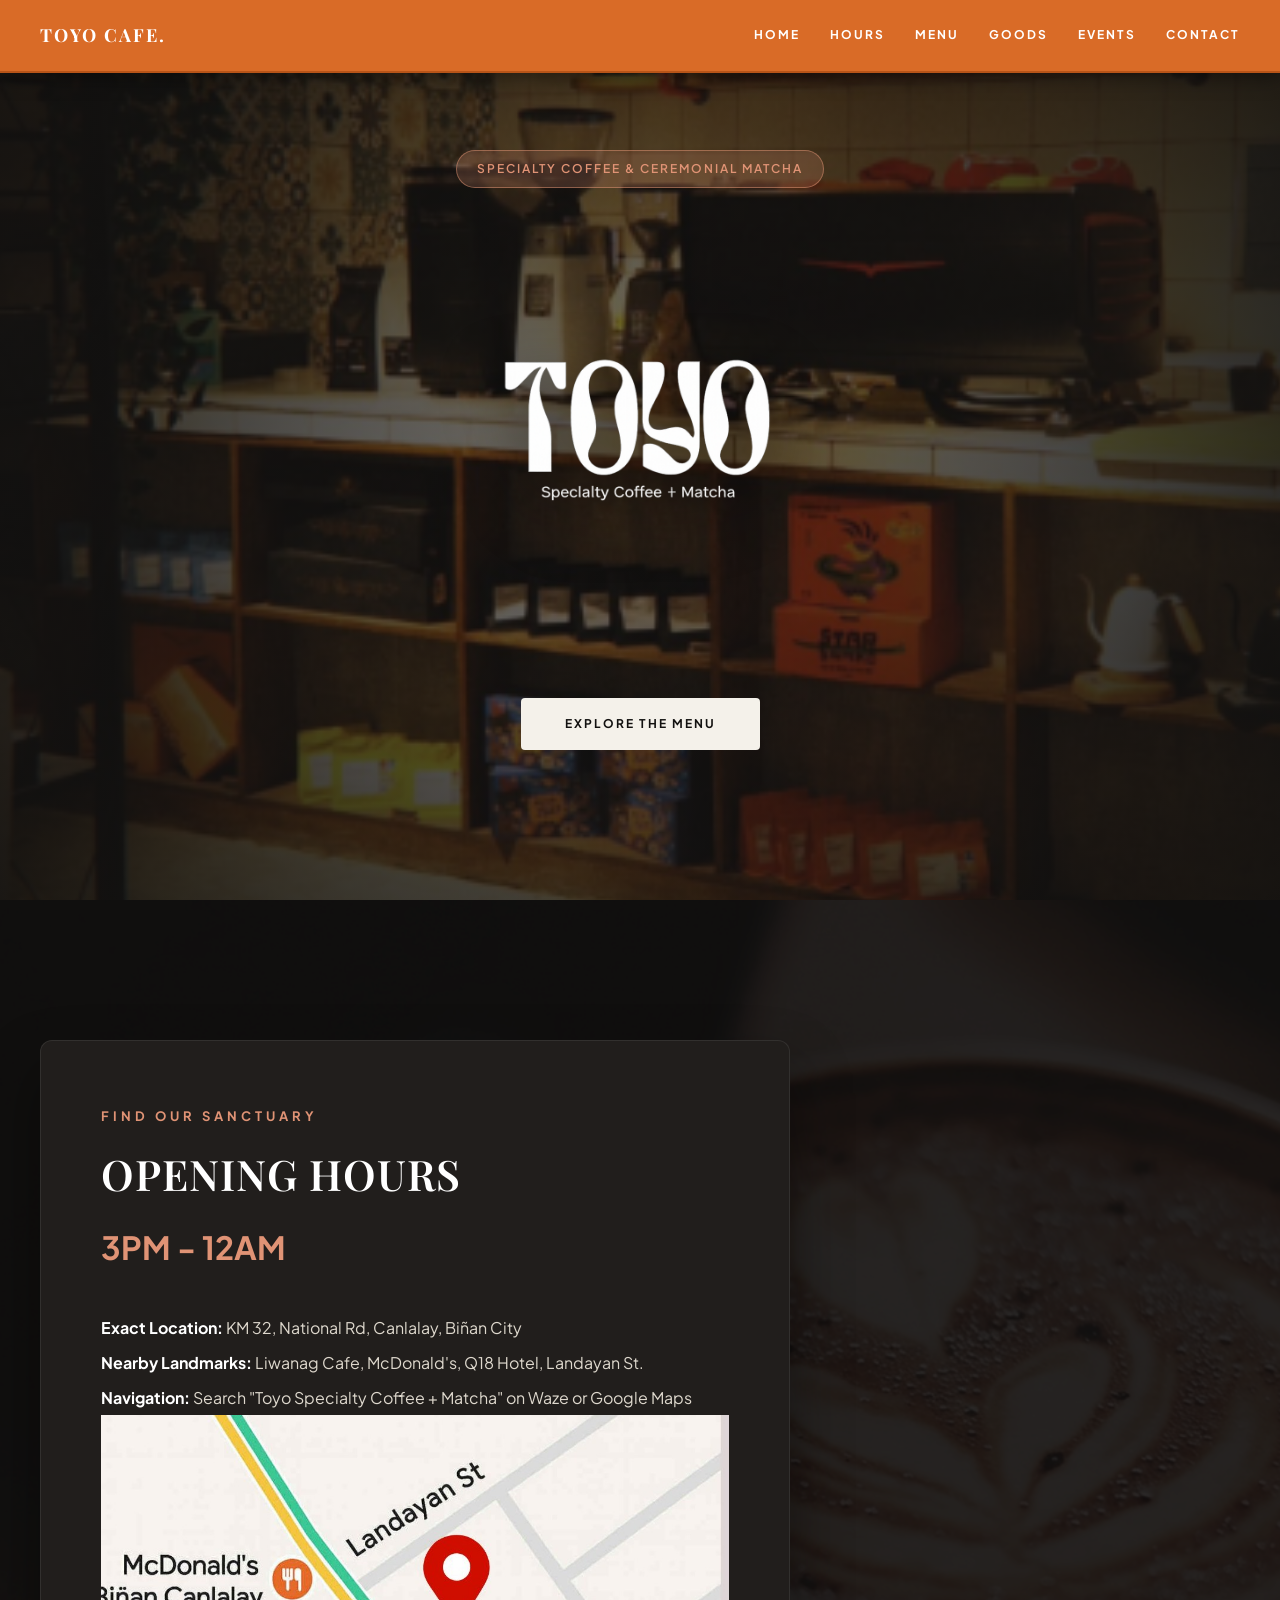
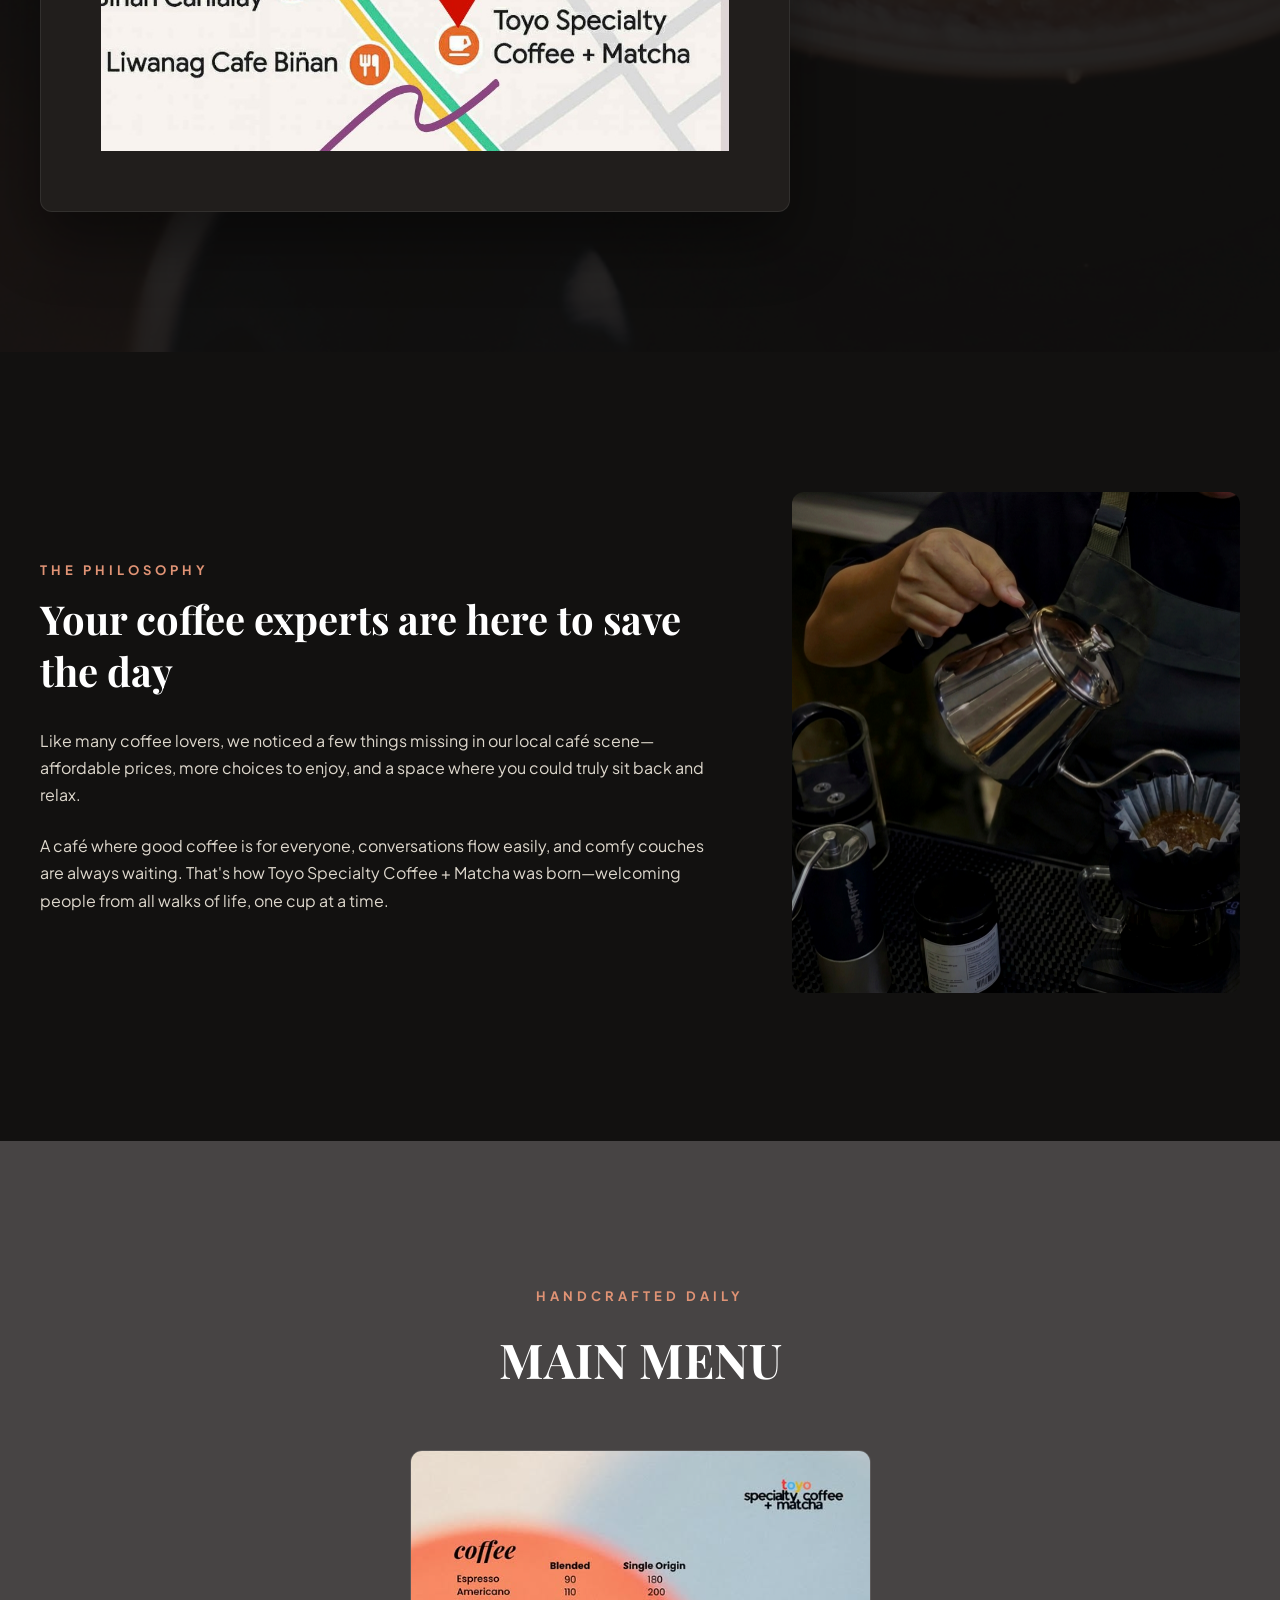
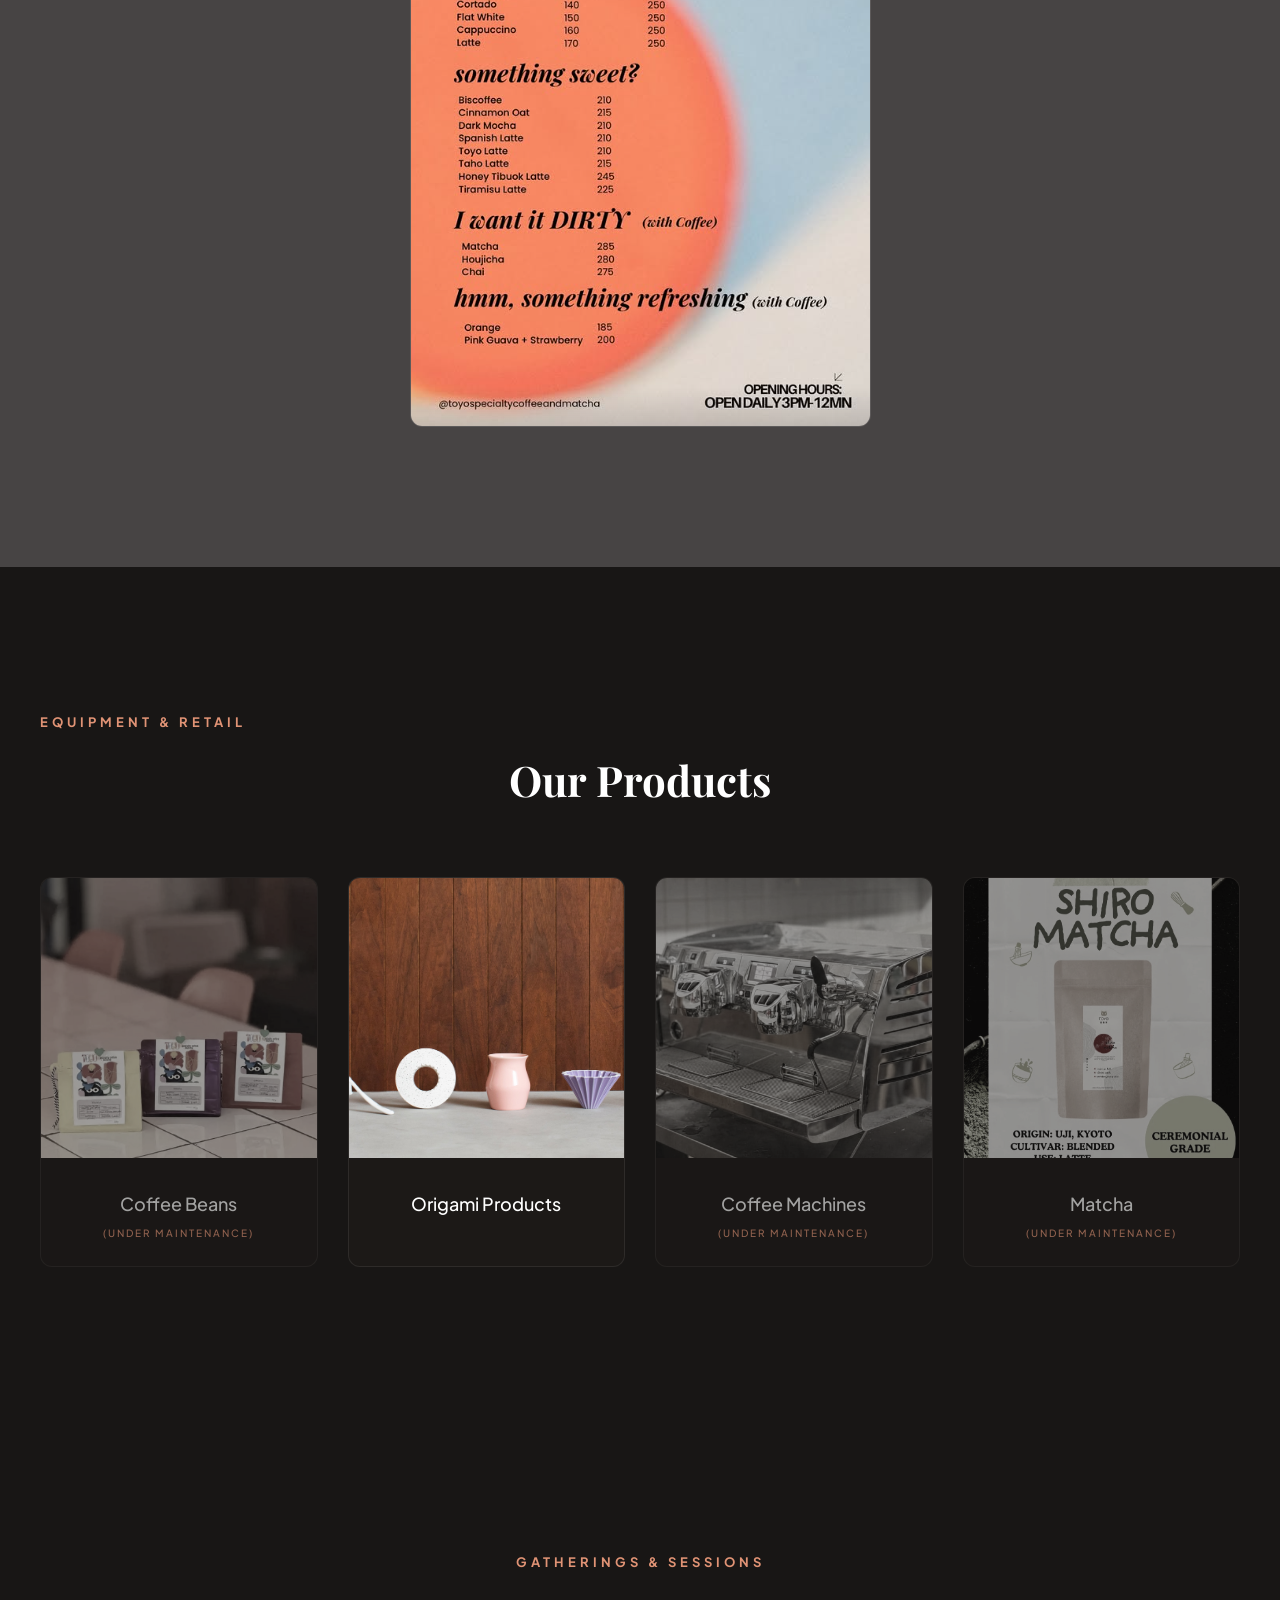
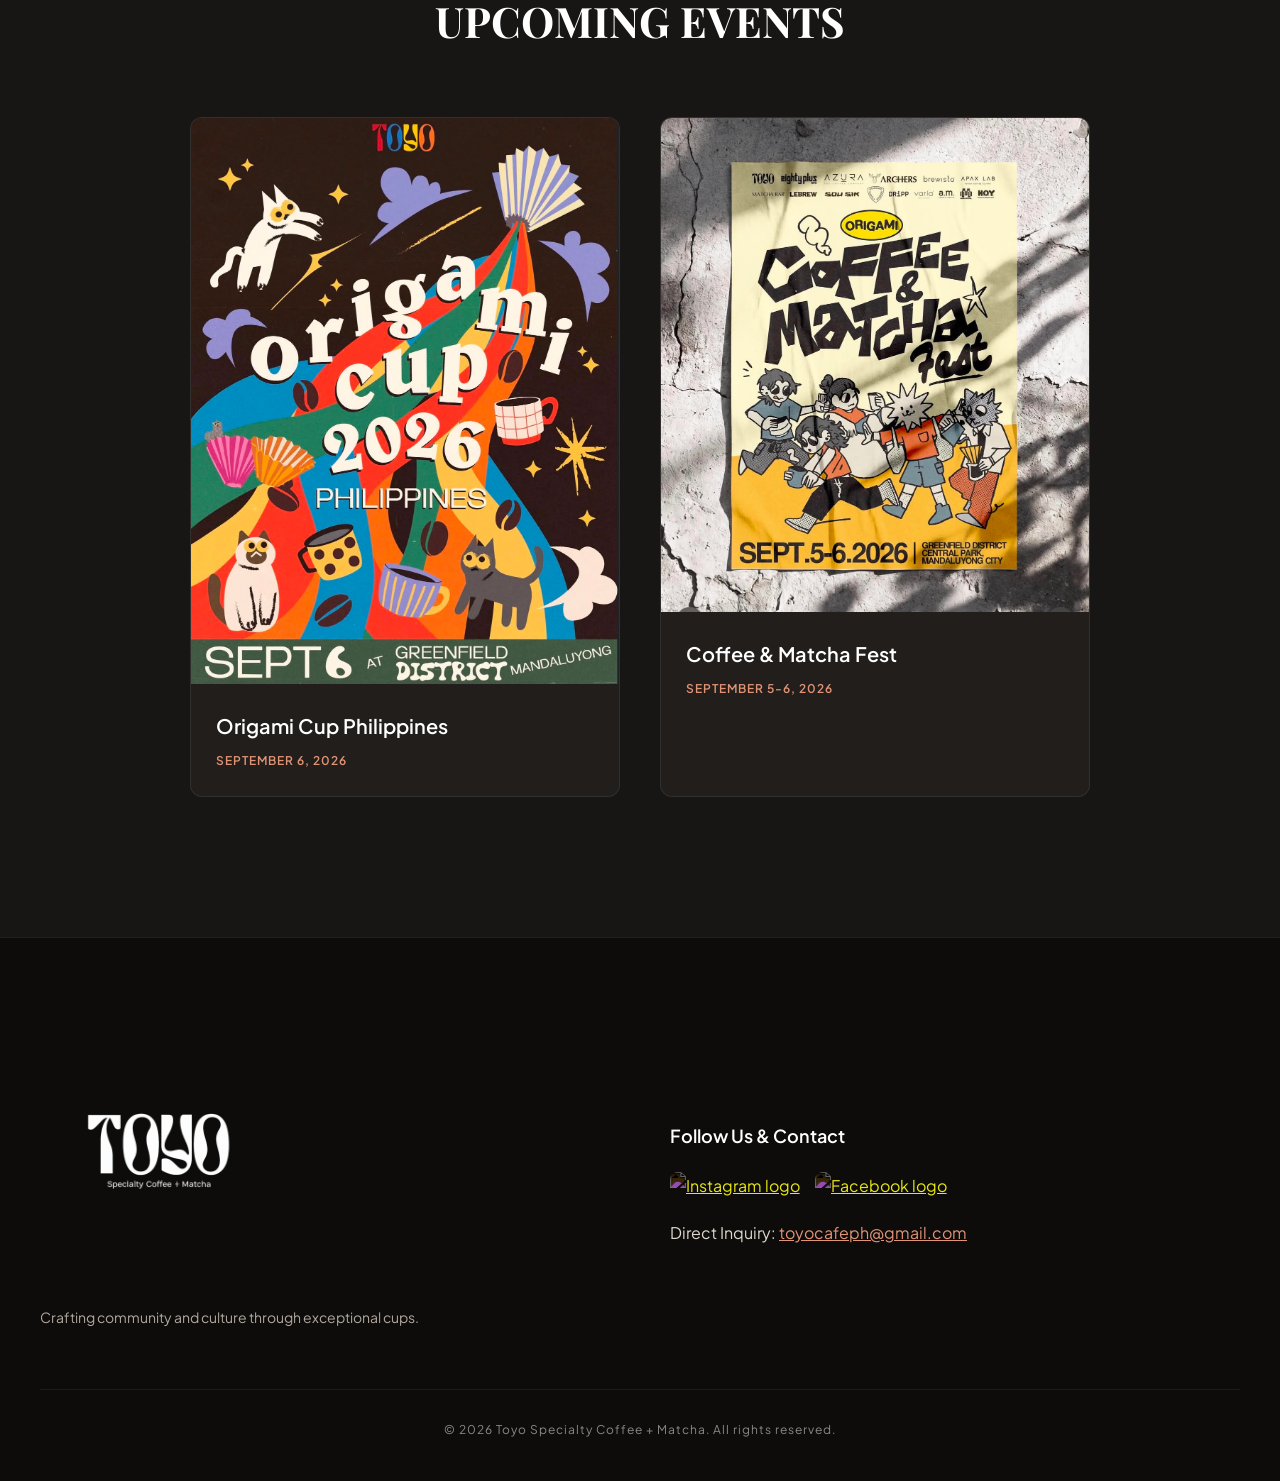
==== index.html @ b2e957c1 "design change" ====
<!DOCTYPE html>
<html lang="en">
<head>
    <meta charset="UTF-8">
    <meta name="viewport" content="width=device-width, initial-scale=1.0">
    <title>Toyo Specialty Coffee + Matcha</title>
    <link rel="icon" href="images/icon_image.jpg" type="image/jpg">
    <link rel="stylesheet" href="styles.css">
    <link rel="preconnect" href="https://fonts.googleapis.com">
    <link rel="preconnect" href="https://fonts.gstatic.com" crossorigin>
    <link href="https://fonts.googleapis.com/css2?family=Plus+Jakarta+Sans:wght@300;400;500;600;700;800&family=Playfair+Display:ital,wght@0,600;1,400&display=swap" rel="stylesheet">
</head>
<body class="editorial-theme">

<!-- Custom Loading Screen with True Black Background -->
    <div id="site-loader">
        <img src="/images/cat-logo.png" alt="Cat Loading Logo" class="spinning-loader-logo">
    </div>

    <!-- Floating Minimalist Navigation -->
    <nav class="navbar">
        <div class="nav-container">
            <div class="nav-brand-tag">TOYO CAFE.</div>
            <div class="nav-links">
                <a href="#home"> HOME</a>
                <a href="#opening-hours">HOURS</a>
                <a href="#menu">MENU</a>
                <a href="#products">GOODS</a>
                <a href="#events">EVENTS</a>
                <a href="#contact">CONTACT</a>
            </div>
        </div>
    </nav>

    <!-- Cinematic Immersive Hero -->
    <section id="home" class="hero">
        <div class="hero-slide" style="background-image:url('images/hero-bg1.png')"></div>
        <div class="hero-slide" style="background-image:url('images/hero-bg2.jpg')"></div>
        <div class="hero-slide" style="background-image:url('images/hero-bg3.jpg')"></div>
        <div class="hero-slide" style="background-image:url('images/hero-bg4.jpg')"></div>
        <div class="hero-slide" style="background-image:url('images/hero-bg5.jpg')"></div>
        <div class="hero-overlay"></div>
        <div class="hero-content">
            <div class="hero-badge-capsule">Specialty Coffee & Ceremonial Matcha</div>
            <img src="images/toyo-logo.png" alt="Toyo Logo" class="hero-logo">
            <div class="hero-action-group">
                <a href="#menu" class="cta-button">Explore The Menu</a>
            </div>
        </div>
    </section>

<!-- Opening Hours Section -->
    <section id="opening-hours" class="opening-hours" style="background-image: url('images/latte-art.png');">
        <div class="container" style="display: flex; justify-content: flex-start;">
            <div class="hours-text">
                <span class="sub-heading">Find Our Sanctuary</span>
                <h2>OPENING HOURS</h2>
                <p class="hours-time">3PM - 12AM</p>
                <div class="location-info">
                    <p><strong>Exact Location:</strong> KM 32, National Rd, Canlalay, Biñan City</p>
                    <p><strong>Nearby Landmarks:</strong> Liwanag Cafe, McDonald's, Q18 Hotel, Landayan St.</p>
                    <p><strong>Navigation:</strong> Search "Toyo Specialty Coffee + Matcha" on Waze or Google Maps</p>
                    <img src="/images/map-placeholder.jpg" alt="Google Maps Location" style="width: 100%; height: auto; display: block;">
                </div>
            </div>
        </div>
    </section>

    <!-- Editorial Split About Section -->
    <section id="about" class="about">
        <div class="container">
            <div class="about-content">
                <div class="about-text">
                    <span class="sub-heading">The Philosophy</span>
                    <h2>Your coffee experts are here to save the day</h2>
                    <p>Like many coffee lovers, we noticed a few things missing in our local café scene—affordable prices, more choices to enjoy, and a space where you could truly sit back and relax.</p>
                    <p>A café where good coffee is for everyone, conversations flow easily, and comfy couches are always waiting. That's how Toyo Specialty Coffee + Matcha was born—welcoming people from all walks of life, one cup at a time.</p>
                </div>
                <div class="about-image">
                    <img src="images/barista.png" alt="Barista at work">
                </div>
            </div>
        </div>
    </section>

    <!-- Gallery-Style Menu Section -->
    <section id="menu" class="menu">
        <div class="container">
            <span class="sub-heading">Handcrafted Daily</span>
            <h2>MAIN MENU</h2>
            <div class="products-grid">
                <a href="https://www.instagram.com/stories/highlights/17887405728464986" target="_blank" rel="noopener noreferrer" class="menu-spotlight-card">
                    <img src="images/MENU IMAGE.PNG" alt="View the Toyo menu on Instagram">
                </a>
            </div>
        </div>
    </section>

    <!-- Curated Grid Products Section -->
    <section id="products" class="products">
        <div class="container">
            <span class="sub-heading">Equipment & Retail</span>
            <h2>Our Products</h2>
            <div class="products-grid">
               <div class="product-card maintenance">
                    <span class="disabled-link"><img src="images/coffee-beans.jpg" alt="Coffee Beans"></span>
                    <h3>Coffee Beans <span class="badge">(Under Maintenance)</span></h3>
                </div>
                <div class="product-card">
                    <a href="/pages/option-equipment.html"><img src="images/origami.banner.png" alt="Brewing equipment"></a>
                    <h3>Origami Products</h3>
                </div>
                <div class="product-card maintenance">
                    <span class="disabled-link"><img src="images/coffee-machines.png" alt="Coffee machines"></span>
                    <h3>Coffee Machines <span class="badge">(Under Maintenance)</span></h3>
                </div>
                <div class="product-card maintenance">
                    <span class="disabled-link"><img src="images/matcha.jpg" alt="Matcha products"></span>
                    <h3>Matcha <span class="badge">(Under Maintenance)</span></h3>
                </div>
            </div>
        </div>
    </section>

    <!-- Magazine-Layout Events Section -->
    <section id="events" class="events">
        <div class="container">
            <span class="sub-heading">Gatherings & Sessions</span>
            <h2>UPCOMING EVENTS</h2>
            <div class="events-grid">
                <div class="event-card">
                    <a href="https://www.instagram.com/toyospecialtycoffeeandmatcha/p/DZuL_RNtHjS/" target="_blank" rel="noopener noreferrer">
                        <img src="images/origamiCup.jpeg" alt="Origami Cup Event Poster" class="event-poster-img">
                    </a>
                    <div class="event-card-body">
                        <h3>Origami Cup Philippines</h3>
                        <p class="event-date">SEPTEMBER 6, 2026</p>
                    </div>
                </div>
                
                <div class="event-card">
                    <a href="https://www.instagram.com/toyospecialtycoffeeandmatcha/p/DaqFYH_nV1C/" target="_blank" rel="noopener noreferrer">
                        <img src="images/Coffeematcha.jpeg" alt="Coffee & Matcha Fest Event Poster" class="event-poster-img">
                    </a>
                    <div class="event-card-body">
                        <h3>Coffee & Matcha Fest</h3>
                        <p class="event-date">SEPTEMBER 5-6, 2026</p>
                    </div>
                </div>
            </div>
        </div>
    </section>

    <!-- Atmospheric Dark Footer -->
    <footer id="contact" class="footer">
        <div class="container">
            <div class="footer-content">
                <div class="footer-logo">
                    <img src="images/toyo-logo.png" alt="Toyo Logo">
                    <p>Crafting community and culture through exceptional cups.</p>
                </div>
                <div class="footer-social">
                    <h3>Follow Us & Contact</h3>
                    <div class="social-icons">
                        <a href="https://www.instagram.com/toyospecialtycoffeeandmatcha/" target="_blank" rel="noopener noreferrer" aria-label="Instagram">
                            <img src="https://www.transparentpng.com/thumb/logo-instagram/YfpFOL-logo-instagram-free-transparent.png" alt="Instagram logo">
                        </a>
                        <a href="https://www.facebook.com/profile.php?id=61574739190985" target="_blank" rel="noopener noreferrer" aria-label="Facebook">
                            <img src="https://www.transparentpng.com/thumb/facebook/facebook-logo-pictures-2.png" alt="Facebook logo">
                        </a>
                    </div>
                    <div class="contact-email">
                        <p>Direct Inquiry: <a href="mailto:toyocafeph@gmail.com">toyocafeph@gmail.com</a></p>
                    </div>
                </div>
            </div>
            <div class="footer-bottom">
                <p>&copy; 2026 Toyo Specialty Coffee + Matcha. All rights reserved.</p>
            </div>
        </div>
    </footer>

    <script src="script.js"></script>
</body>
</html>
---- styles.css ----
/* --- EDITORIAL & BOUTIQUE DESIGN THEME --- */
@import url('https://fonts.googleapis.com/css2?family=Plus+Jakarta+Sans:wght@300;400;500;600;700;800&family=Playfair+Display:ital,wght@0,600;1,400&display=swap');

* {
    margin: 0;
    padding: 0;
    box-sizing: border-box;
}

body.editorial-theme {
    font-family: 'Plus Jakarta Sans', sans-serif;
    line-height: 1.7;
    background-color: #121110;
    color: #f4f1ea;
    overflow-x: hidden;
}

html {
    scroll-behavior: smooth;
}

section {
    scroll-margin-top: 70px;
}

.container {
    max-width: 1280px;
    margin: 0 auto;
    padding: 0 40px;
}

.sub-heading {
    display: inline-block;
    font-size: 13px;
    text-transform: uppercase;
    letter-spacing: 4px;
    color: #e09375;
    margin-bottom: 12px;
    font-weight: 700;
}




/* --- LOADING SCREEN ANIMATION --- */
#site-loader {
    position: fixed;
    inset: 0;
    background-color: #000000; /* Pure black to match the logo background */
    z-index: 9999;
    display: flex;
    justify-content: center;
    align-items: center;
    transition: opacity 0.3s ease, visibility 0.3s ease;
}

#site-loader.fade-out {
    opacity: 0;
    visibility: hidden;
}



.spinning-loader-logo {
    width: 220px;
    height: auto;
    animation: logoSpinPulse 6s cubic-bezier(0.4, 0, 0.2, 1) infinite; /* Slowed down to 6 seconds */
}

@keyframes logoSpinPulse {
    0% {
        transform: rotate(0deg) scale(0.95);
        opacity: 0.8;
    }
    50% {
        transform: rotate(720deg) scale(1.05); /* Two smooth rotations halfway */
        opacity: 1;
    }
    100% {
        transform: rotate(1440deg) scale(0.95); /* Four full rotations total over 6 seconds */
        opacity: 0.8;
    }
}








/* --- SOLID PUMPKIN NAVIGATION BAR --- */
.navbar {
    position: fixed;
    top: 0;
    left: 0;
    right: 0;
    z-index: 1000;
    padding: 20px 0;
    background-color: #D96B27; /* Solid Pumpkin Color */
    border-bottom: 2px solid #b85418;
    box-shadow: 0 4px 20px rgba(0, 0, 0, 0.4);
}

.nav-container {
    max-width: 1400px;
    margin: 0 auto;
    padding: 0 40px;
    display: flex;
    justify-content: space-between;
    align-items: center;
}

.nav-brand-tag {
    font-family: 'Playfair Display', serif;
    font-weight: 700;
    font-size: 18px;
    letter-spacing: 2px;
    color: #ffffff;
}

.nav-links {
    display: flex;
    gap: 30px;
    flex-wrap: wrap;
}

.nav-links a {
    text-decoration: none;
    color: #ffffff;
    font-weight: 700;
    font-size: 12px;
    letter-spacing: 2px;
    transition: color 0.3s ease;
}

.nav-links a:hover {
    color: #121110; 
}

/* --- CINEMATIC HERO --- */
.hero {
    position: relative;
    height: 100vh;
    overflow: hidden;
}

.hero-slide {
    position: absolute;
    inset: 0;
    background-size: cover;
    background-position: center;
    opacity: 0;
    transition: opacity 1.5s ease-in-out, transform 8s ease;
    transform: scale(1);
    z-index: 0;
}

.hero-slide.active {
    opacity: 0.55; 
    transform: scale(1.06);
}

.hero-overlay {
    position: absolute;
    inset: 0;
    background: radial-gradient(circle, rgba(18,17,16,0.2) 0%, rgba(18,17,16,0.9) 100%);
    z-index: 1;
}

.hero-content {
    position: relative;
    z-index: 2;
    display: flex;
    flex-direction: column;
    justify-content: center;
    align-items: center;
    height: 100%;
    text-align: center;
    padding: 0 20px;
}

.hero-badge-capsule {
    background: rgba(224, 147, 117, 0.2);
    border: 1px solid rgba(224, 147, 117, 0.5);
    padding: 8px 20px;
    border-radius: 30px;
    font-size: 12px;
    letter-spacing: 2px;
    text-transform: uppercase;
    color: #e09375;
    margin-bottom: 30px;
    font-weight: 600;
}

.hero-logo {
    width: 450px;
    max-width: 90%;
    height: auto;
    margin-bottom: 30px;
    filter: drop-shadow(0 20px 30px rgba(0,0,0,0.6));
}

.cta-button {
    display: inline-block;
    padding: 16px 44px;
    background-color: #f4f1ea;
    color: #121110;
    text-decoration: none;
    border-radius: 4px;
    font-weight: 700;
    font-size: 12px;
    letter-spacing: 2px;
    text-transform: uppercase;
    transition: all 0.4s cubic-bezier(0.16, 1, 0.3, 1);
}

.cta-button:hover {
    background-color: #e09375;
    color: #fff;
    transform: translateY(-4px);
}

/* --- ABOUT SECTION --- */
.about {
    padding: 140px 0;
    background-color: #121110;
}

.about-content {
    display: grid;
    grid-template-columns: 1.2fr 0.8fr;
    gap: 80px;
    align-items: center;
}

.about-text h2 {
    font-family: 'Playfair Display', serif;
    font-size: 40px;
    margin-bottom: 30px;
    line-height: 1.3;
    color: #ffffff;
}

.about-text p {
    font-size: 16px;
    color: #ded8cd;
    margin-bottom: 24px;
}

.about-image img {
    width: 100%;
    border-radius: 12px;
    filter: contrast(105%);
}

/* --- MENU SECTION --- */
.menu {
    padding: 140px 0;
    background-color: #474444;
    text-align: center;
}

.menu h2 {
    font-family: 'Playfair Display', serif;
    font-size: 48px;
    margin-bottom: 50px;
    color: #ffffff;
}

.menu-spotlight-card {
    display: block;
    max-width: 850px;
    margin: 0 auto;
    border-radius: 12px;
    overflow: hidden;
    border: 1px solid rgba(255,255,255,0.12);
    transition: transform 0.4s ease;
}

.menu-spotlight-card:hover {
    transform: scale(1.02);
}

.menu-spotlight-card img {
    width: 100%;
    height: auto;
    display: block;
}

/* --- PRODUCTS SECTION --- */
.products {
    padding: 140px 0;
    background-color: #181615
}

.products h2 {
    text-align: center;
    font-family: 'Playfair Display', serif;
    font-size: 42px;
    margin-bottom: 60px;
    color: #ffffff;
}

.products-grid {
    display: grid;
    grid-template-columns: repeat(auto-fit, minmax(270px, 1fr));
    gap: 30px;
}

.product-card {
    background: #1c1917;
    border-radius: 12px;
    overflow: hidden;
    border: 1px solid rgba(255, 255, 255, 0.08);
    transition: all 0.4s ease;
}

.product-card:hover {
    transform: translateY(-8px);
    border-color: rgba(224, 147, 117, 0.5);
}

.product-card img {
    width: 100%;
    height: 280px;
    object-fit: cover;
}

.product-card h3 {
    padding: 24px;
    font-size: 18px;
    text-align: center;
    font-weight: 500;
    color: #ffffff;
}

.product-card .badge {
    display: block;
    font-size: 10px;
    letter-spacing: 2px;
    color: #e09375;
    margin-top: 6px;
    text-transform: uppercase;
}

/* --- EVENTS SECTION --- */
.events {
    padding: 140px 0;
    background-color: #181615;
    text-align: center;
}

.events h2 {
    font-family: 'Playfair Display', serif;
    font-size: 42px;
    margin-bottom: 60px;
    color: #ffffff;
}

.events-grid {
    display: grid;
    grid-template-columns: repeat(auto-fit, minmax(320px, 1fr));
    gap: 40px;
    max-width: 900px;
    margin: 0 auto;
}

.event-card {
    background: #211e1c;
    border-radius: 12px;
    overflow: hidden;
    border: 1px solid rgba(255,255,255,0.08);
    text-align: left;
    transition: transform 0.4s ease;
}

.event-card:hover {
    transform: translateY(-6px);
}

.event-poster-img {
    width: 100%;
    height: auto;
    display: block;
}

.event-card-body {
    padding: 25px;
}

.event-card h3 {
    font-size: 20px;
    margin-bottom: 8px;
    font-weight: 600;
    color: #ffffff;
}

.event-date {
    font-size: 12px;
    letter-spacing: 1px;
    color: #e09375;
    text-transform: uppercase;
    font-weight: 600;
}

/* --- OPENING HOURS SECTION (FULL BACKGROUND PHOTO) --- */
.opening-hours {
    padding: 140px 0;
    background-size: cover;
    background-position: center;
    position: relative;
}

/* Dark gradient overlay to ensure text readability over the sanctuary photo */
.opening-hours::before {
    content: '';
    position: absolute;
    inset: 0;
    background: rgba(18, 17, 16, 0.88);
    z-index: 1;
}

.opening-hours .container {
    position: relative;
    z-index: 2;
    display: flex;
    justify-content: center;
    align-items: center;
}

.hours-text {
    max-width: 750px;
    width: 100%;
    background: #211e1c;
    padding: 60px;
    border-radius: 12px;
    border: 1px solid rgba(255, 255, 255, 0.08);
    box-shadow: 0 30px 60px rgba(0, 0, 0, 0.4);
}

.hours-text h2 {
    font-family: 'Playfair Display', serif;
    font-size: 42px;
    margin-bottom: 10px;
    font-weight: 600;
    letter-spacing: 1px;
    color: #ffffff;
}

.hours-time {
    font-size: 32px;
    font-weight: 700;
    margin-bottom: 35px;
    color: #e09375;
}

.location-info {
    margin-bottom: 0;
    color: #ded8cd;
    line-height: 2.2;
}

.location-info strong {
    color: #ffffff;
}

/* Cleaned up unused elements */
.hours-image {
    display: none;
}

.map-placeholder { 
    display: none; 
}

/* --- FOOTER --- */
.footer {
    background-color: #0d0c0b;
    padding: 100px 0 40px;
    border-top: 1px solid rgba(255, 255, 255, 0.08);
}

.footer-content {
    display: grid;
    grid-template-columns: 1fr 1fr;
    gap: 60px;
    margin-bottom: 60px;
    align-items: center;
}

.footer-logo img {
    width: 240px;
    margin-bottom: 20px;
}

.footer-logo p {
    color: #b0a89e;
    font-size: 14px;
}

.footer-social h3 {
    font-size: 18px;
    margin-bottom: 20px;
    font-weight: 600;
    color: #ffffff;
}

.social-icons {
    display: flex;
    gap: 15px;
    margin-bottom: 20px;
}

.social-icons img {
    width: 40px;
    height: 40px;
    border-radius: 8px;
    filter: invert(1);
    opacity: 0.9;
    transition: opacity 0.3s ease;
}

.social-icons img:hover {
    opacity: 1;
}

.contact-email p {
    color: #ded8cd;
}

.contact-email a {
    color: #e09375;
    text-decoration: underline;
}

.footer-bottom {
    text-align: center;
    border-top: 1px solid rgba(255, 255, 255, 0.06);
    padding-top: 30px;
    font-size: 12px;
    color: #888;
    letter-spacing: 1px;
}


/* --- DISABLED / MAINTENANCE PRODUCT CARDS --- */
.product-card.maintenance {
    opacity: 0.6;
    cursor: not-allowed;
}

.product-card.maintenance img {
    filter: grayscale(80%);
}

.product-card .disabled-link {
    pointer-events: none;
    cursor: default;
    display: block;
}











/* Responsive Overrides */
@media (max-width: 968px) {
    .about-content, .footer-content, .opening-hours .container {
        grid-template-columns: 1fr;
    }
    .nav-links {
        gap: 15px;
        font-size: 10px;
    }
}
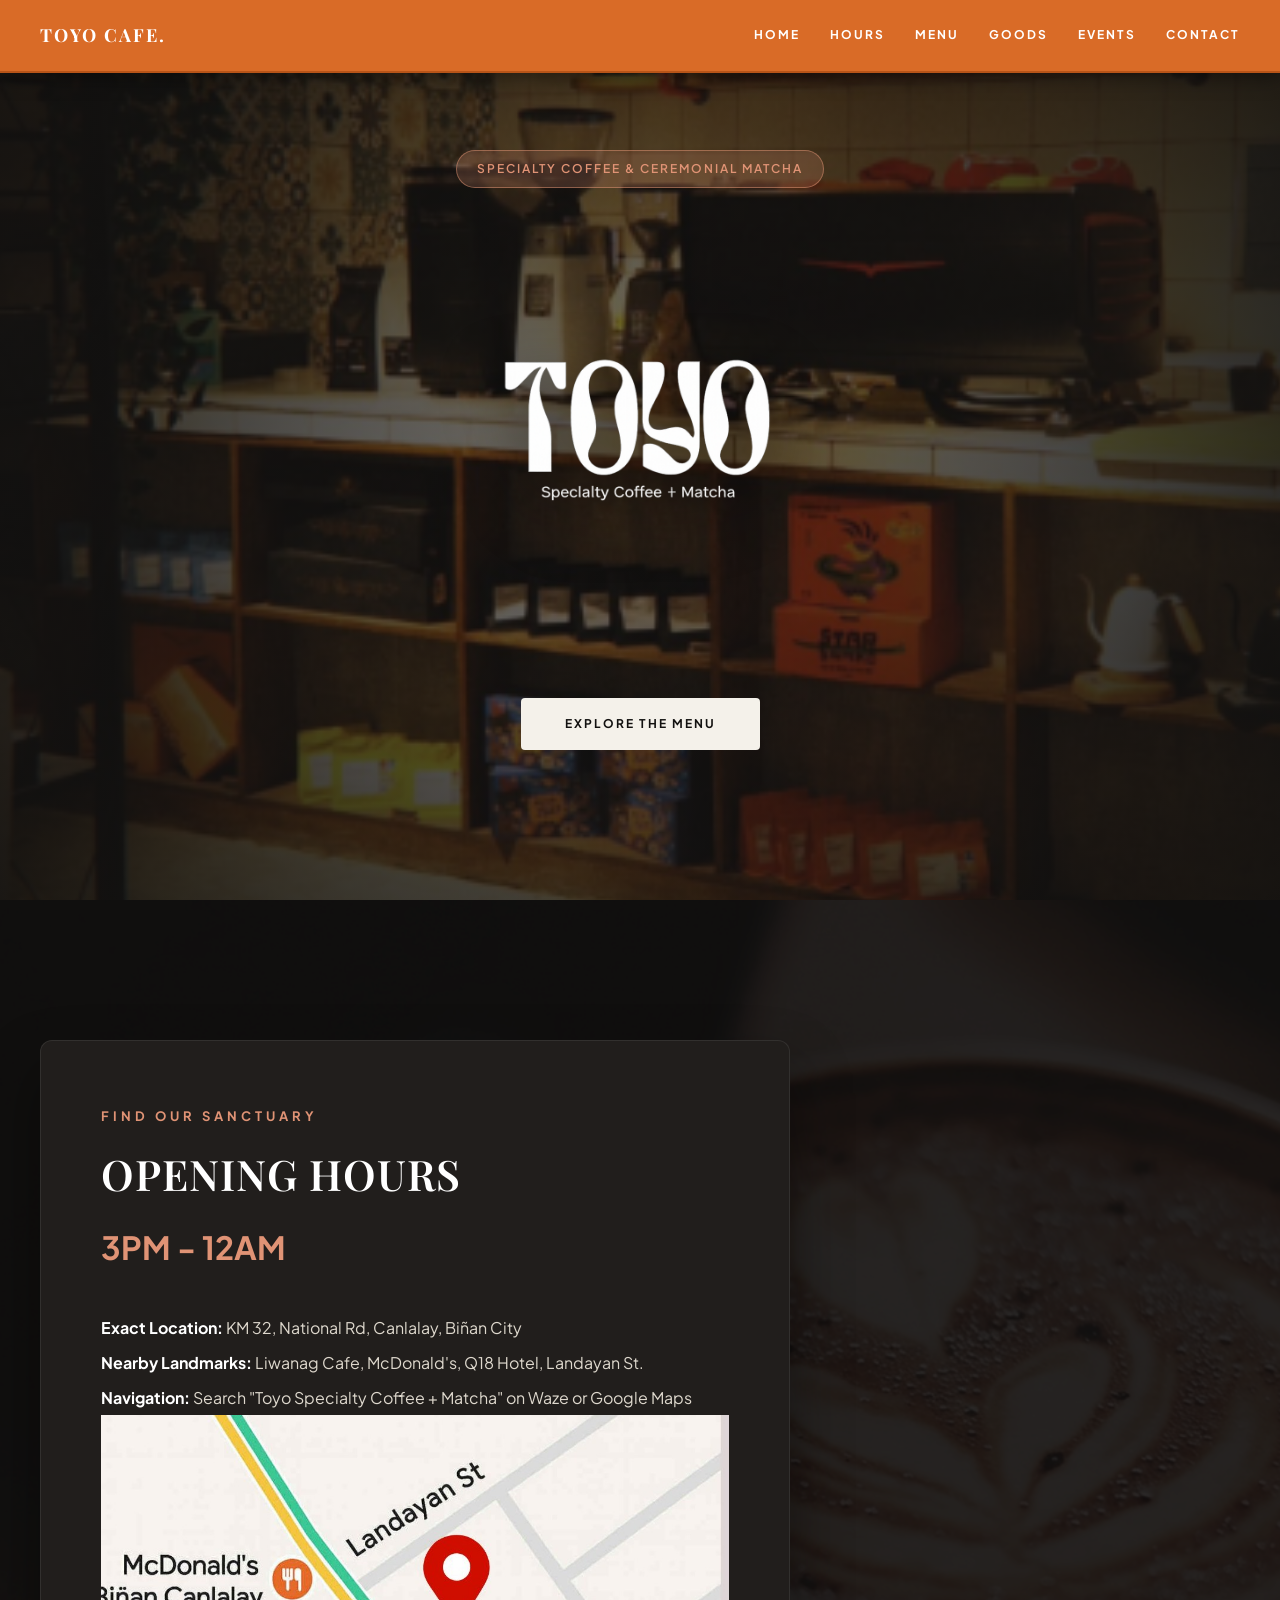
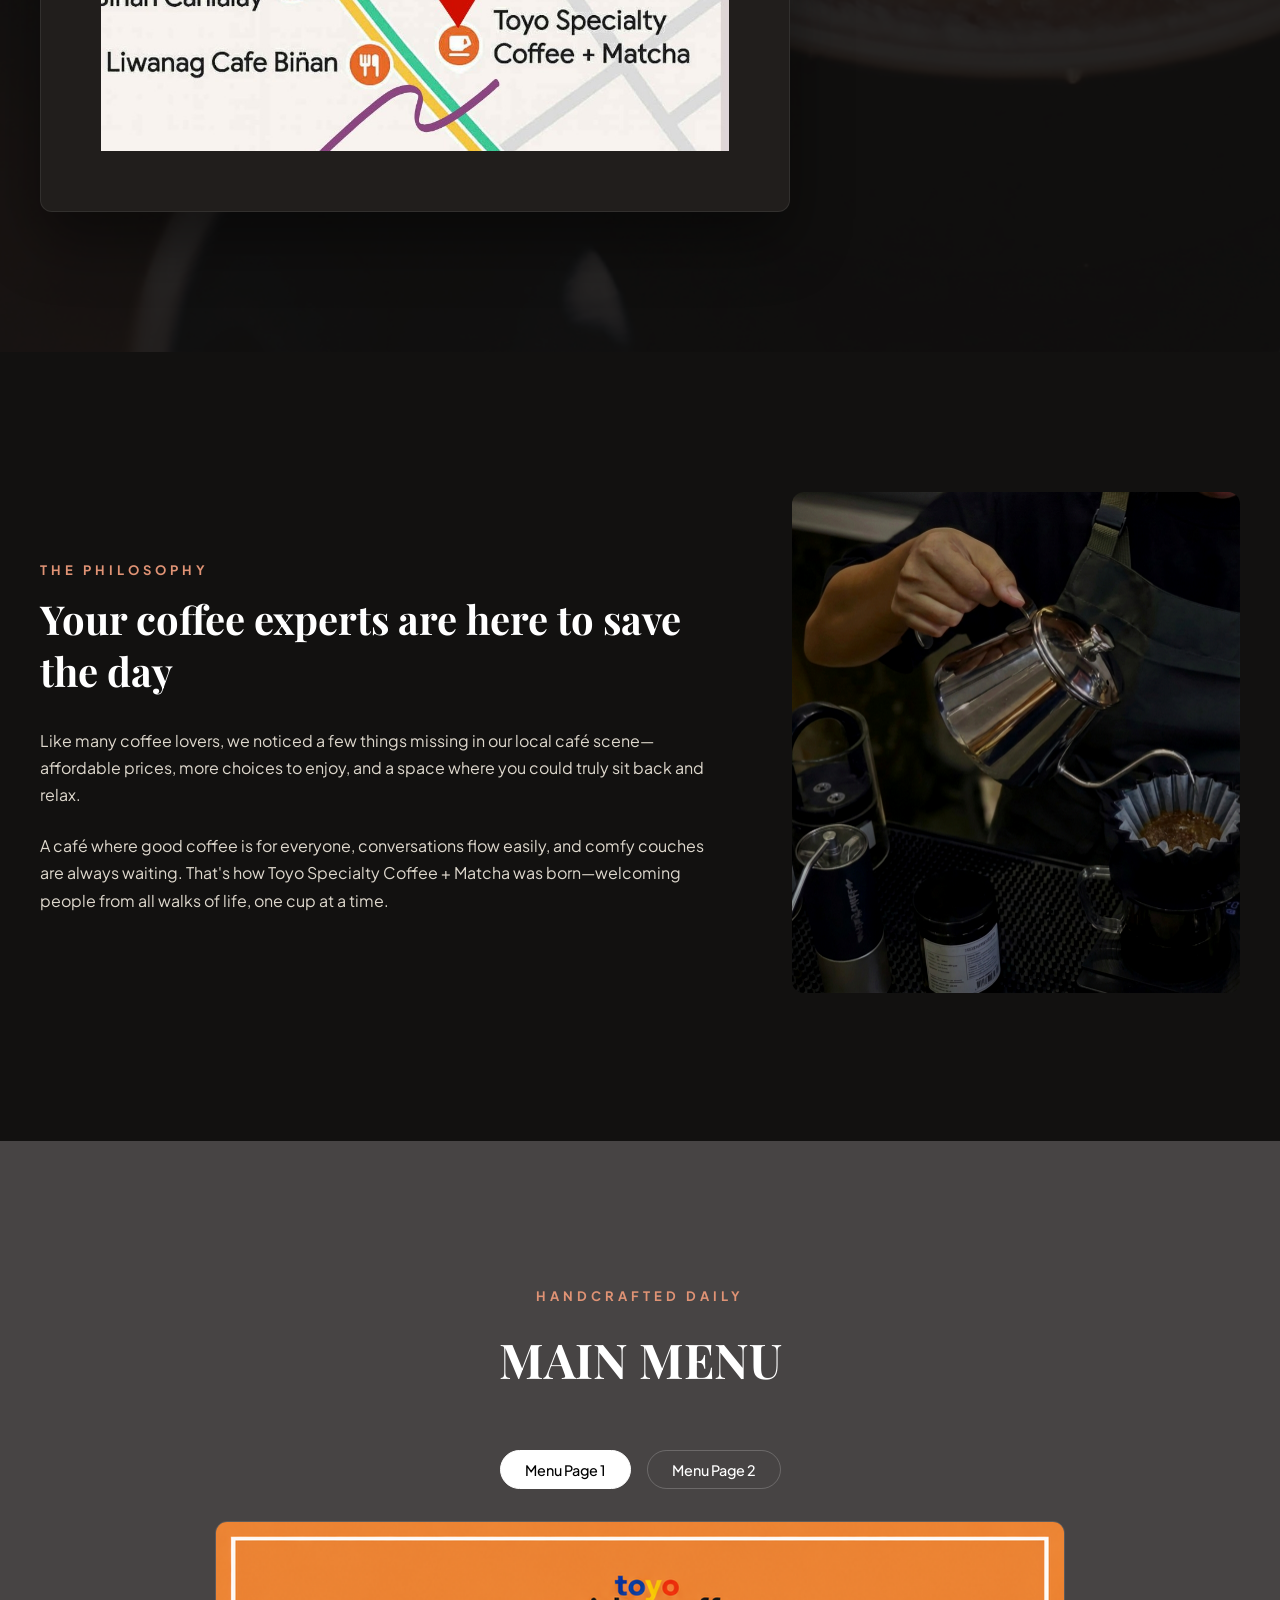
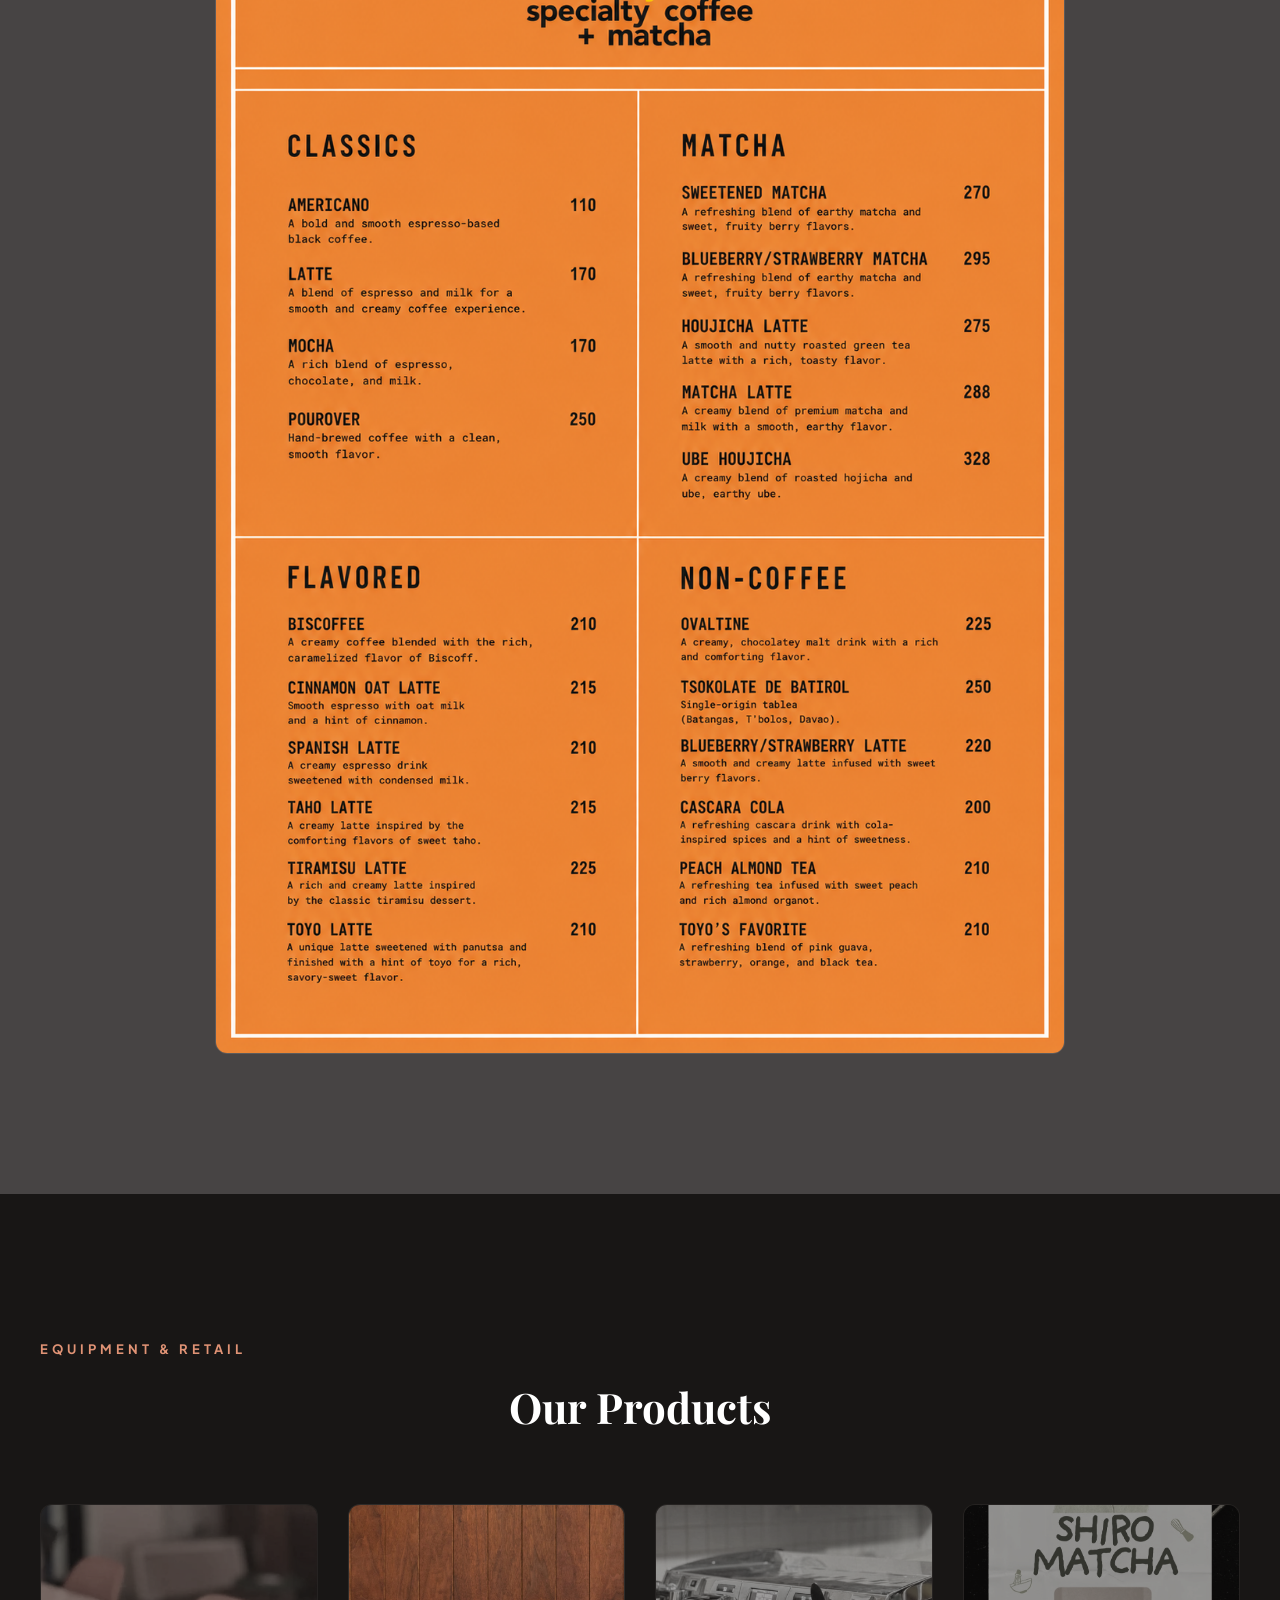
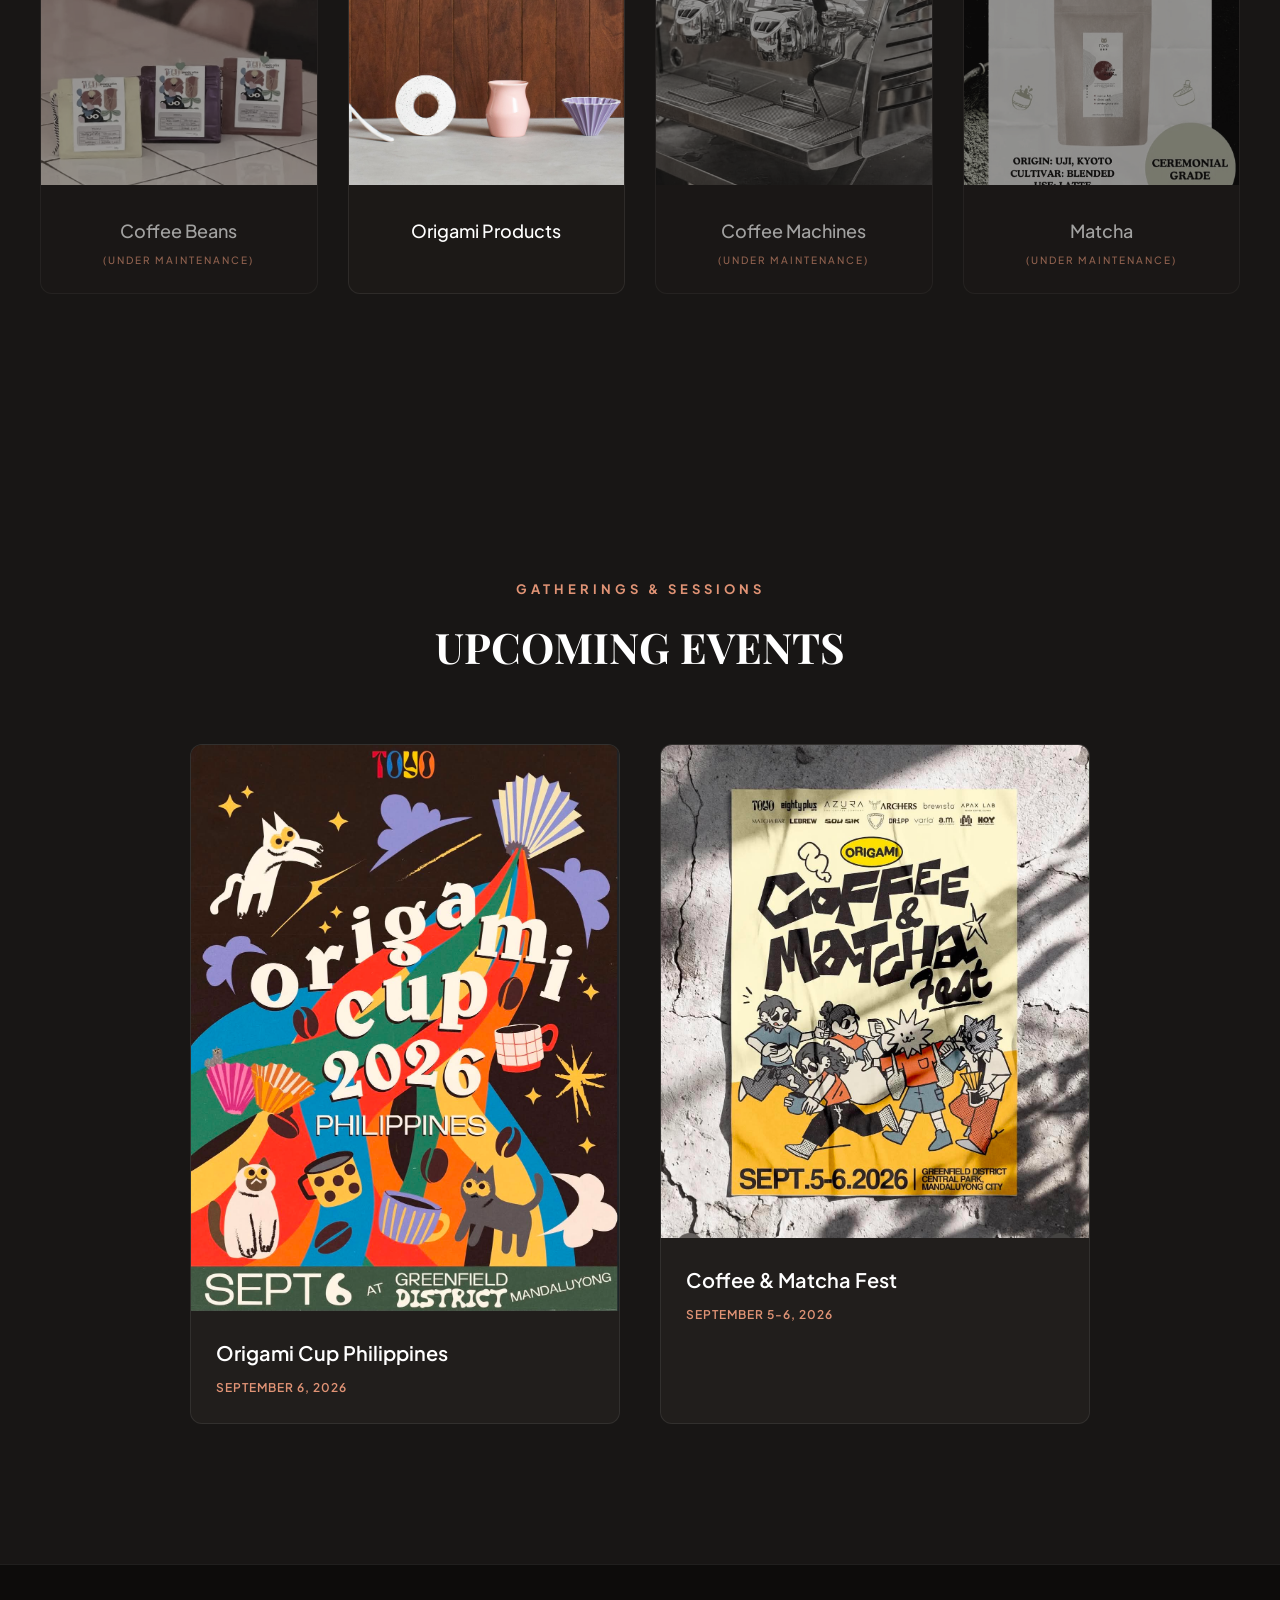
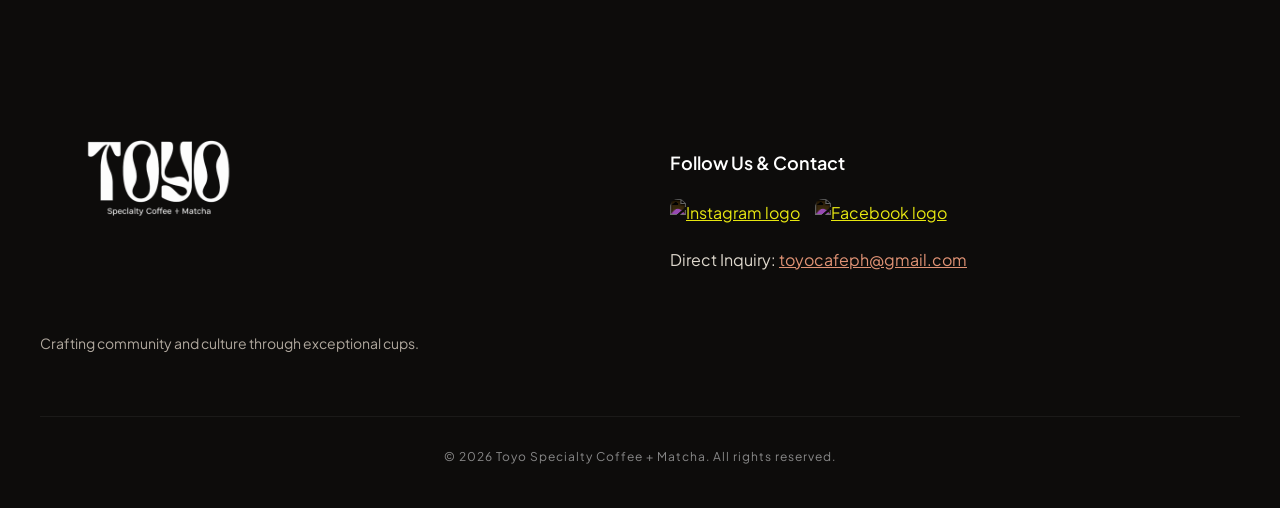
==== commit 09e816b8: "Add files via upload" ====
--- a/index.html
+++ b/index.html
@@ -83,18 +83,41 @@
         </div>
     </section>
 
+
+
     <!-- Gallery-Style Menu Section -->
-    <section id="menu" class="menu">
-        <div class="container">
-            <span class="sub-heading">Handcrafted Daily</span>
-            <h2>MAIN MENU</h2>
-            <div class="products-grid">
+<section id="menu" class="menu">
+    <div class="container">
+        <span class="sub-heading">Handcrafted Daily</span>
+        <h2>MAIN MENU</h2>
+        
+        <!-- Menu Page Switcher Tabs -->
+        <div class="menu-tabs">
+            <button class="menu-tab-btn active" onclick="switchMenuPage(event, 'menu-page-1')">Menu Page 1</button>
+            <button class="menu-tab-btn" onclick="switchMenuPage(event, 'menu-page-2')">Menu Page 2</button>
+        </div>
+
+        <!-- Menu Image Containers -->
+        <div class="menu-content-wrapper">
+            <!-- Page 1 (Active by default) -->
+            <div id="menu-page-1" class="menu-page-pane active">
                 <a href="https://www.instagram.com/stories/highlights/17887405728464986" target="_blank" rel="noopener noreferrer" class="menu-spotlight-card">
-                    <img src="images/MENU IMAGE.PNG" alt="View the Toyo menu on Instagram">
+                    <img src="/images/menu1.png" alt="Toyo Menu Page 1">
                 </a>
             </div>
-        </div>
-    </section>
+
+            <!-- Page 2 -->
+            <div id="menu-page-2" class="menu-page-pane">
+                <a href="https://www.instagram.com/stories/highlights/17887405728464986" target="_blank" rel="noopener noreferrer" class="menu-spotlight-card">
+                    <img src="/images/menu2.png" alt="Toyo Menu Page 2">
+                </a>
+            </div>
+        </div>
+    </div>
+</section>
+
+
+
 
     <!-- Curated Grid Products Section -->
     <section id="products" class="products">
--- a/styles.css
+++ b/styles.css
@@ -38,6 +38,66 @@
     margin-bottom: 12px;
     font-weight: 700;
 }
+
+
+
+
+
+/* Menu Tabs Styling */
+.menu-tabs {
+    display: flex;
+    justify-content: center;
+    gap: 1rem;
+    margin-bottom: 2rem;
+}
+
+.menu-tab-btn {
+    background: transparent;
+    border: 1px solid rgba(255, 255, 255, 0.2);
+    color: #fff;
+    padding: 0.6rem 1.5rem;
+    font-family: 'Plus Jakarta Sans', sans-serif;
+    font-size: 0.9rem;
+    font-weight: 500;
+    cursor: pointer;
+    transition: all 0.3s ease;
+    border-radius: 50px;
+}
+
+.menu-tab-btn:hover,
+.menu-tab-btn.active {
+    background: #fff;
+    color: #000;
+    border-color: #fff;
+}
+
+/* Menu Panes Toggle State */
+.menu-page-pane {
+    display: none;
+    opacity: 0;
+    transition: opacity 0.3s ease-in-out;
+}
+
+.menu-page-pane.active {
+    display: block;
+    opacity: 1;
+}
+
+
+
+
+
+
+
+
+
+
+
+
+
+
+
+
 
 
 
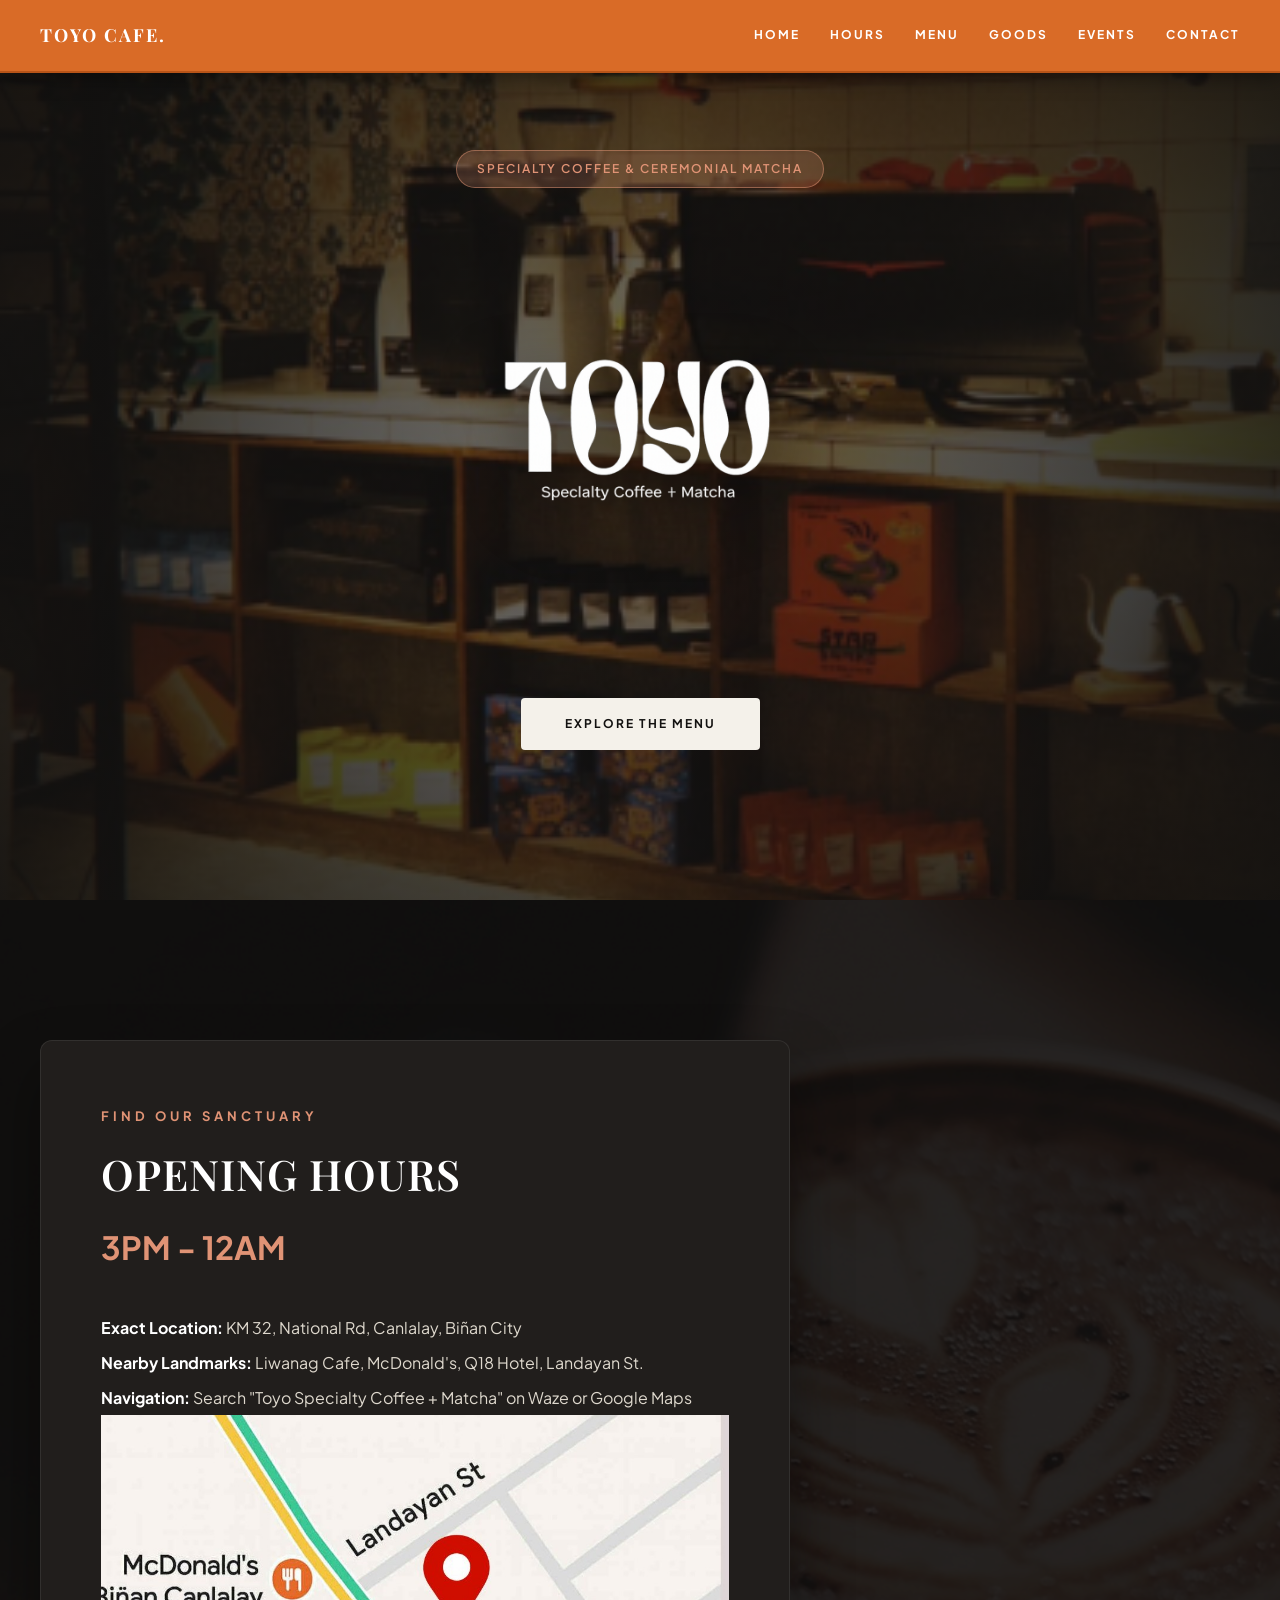
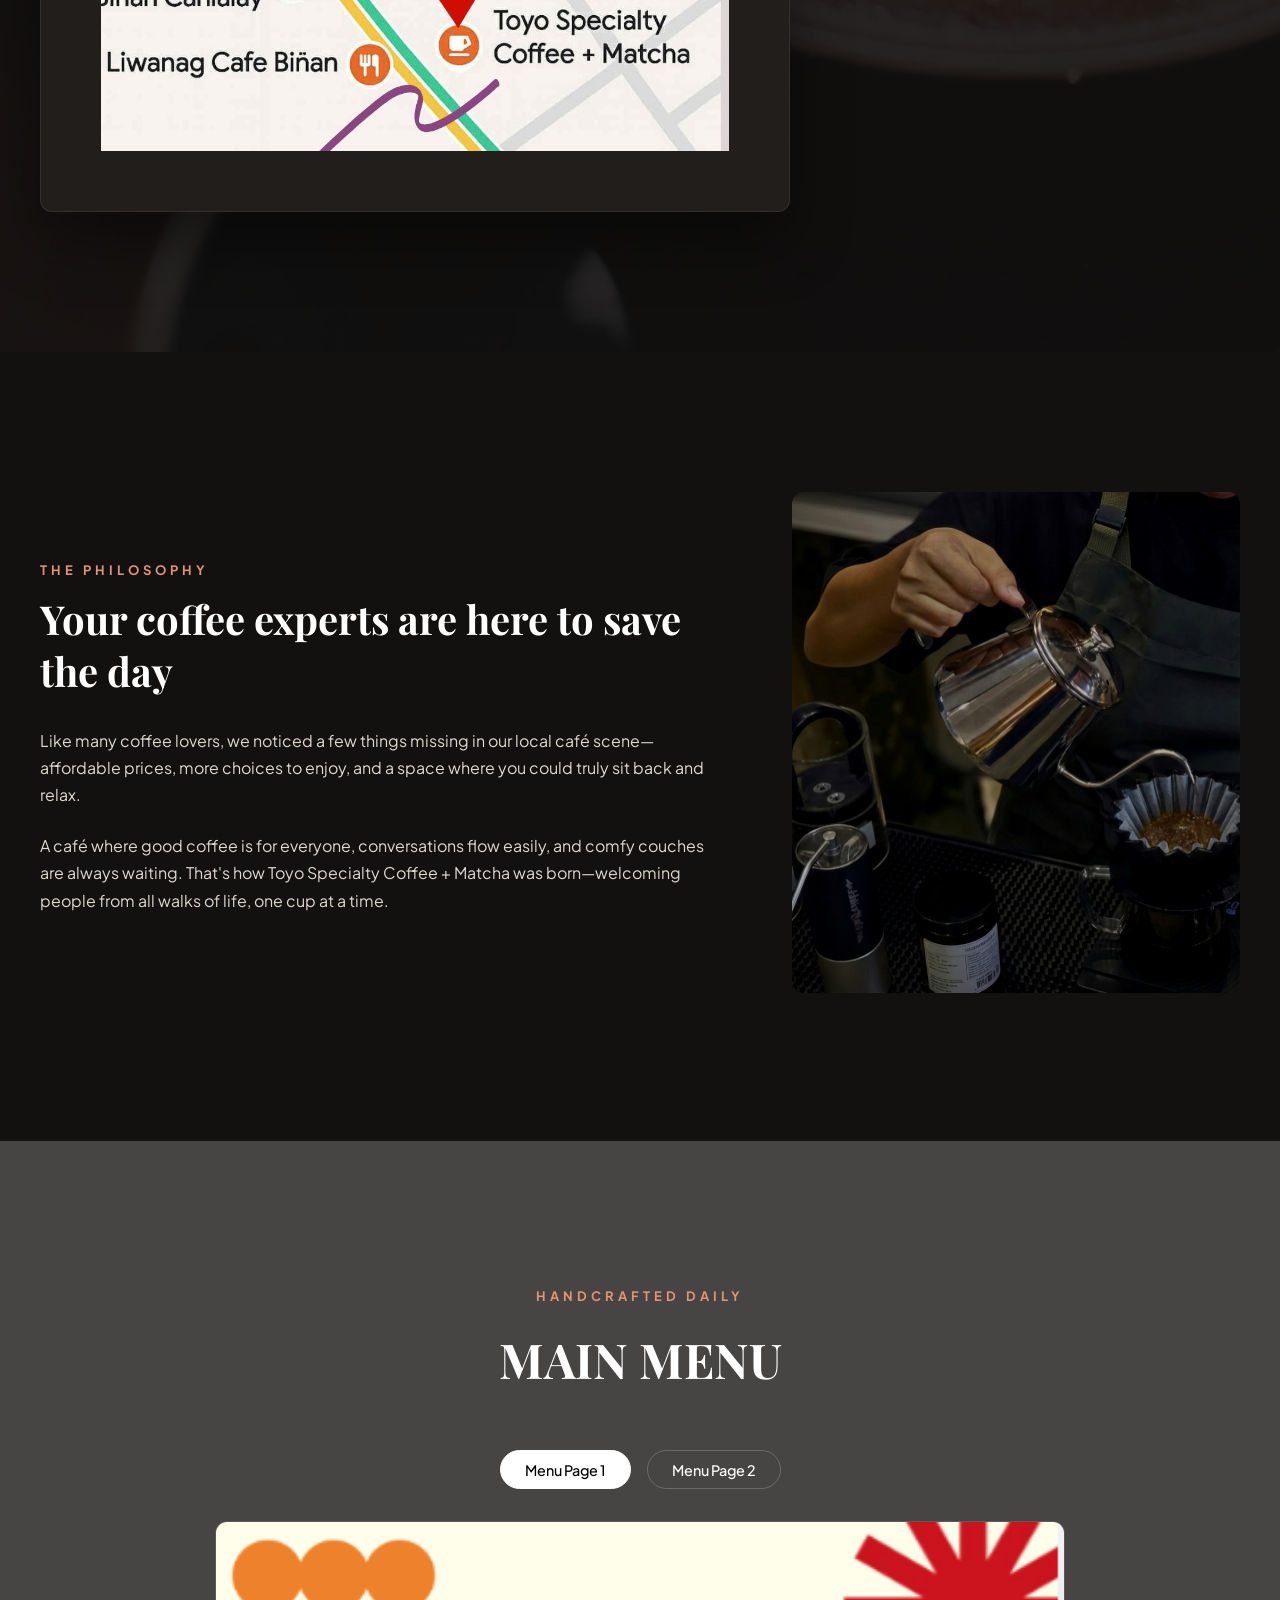
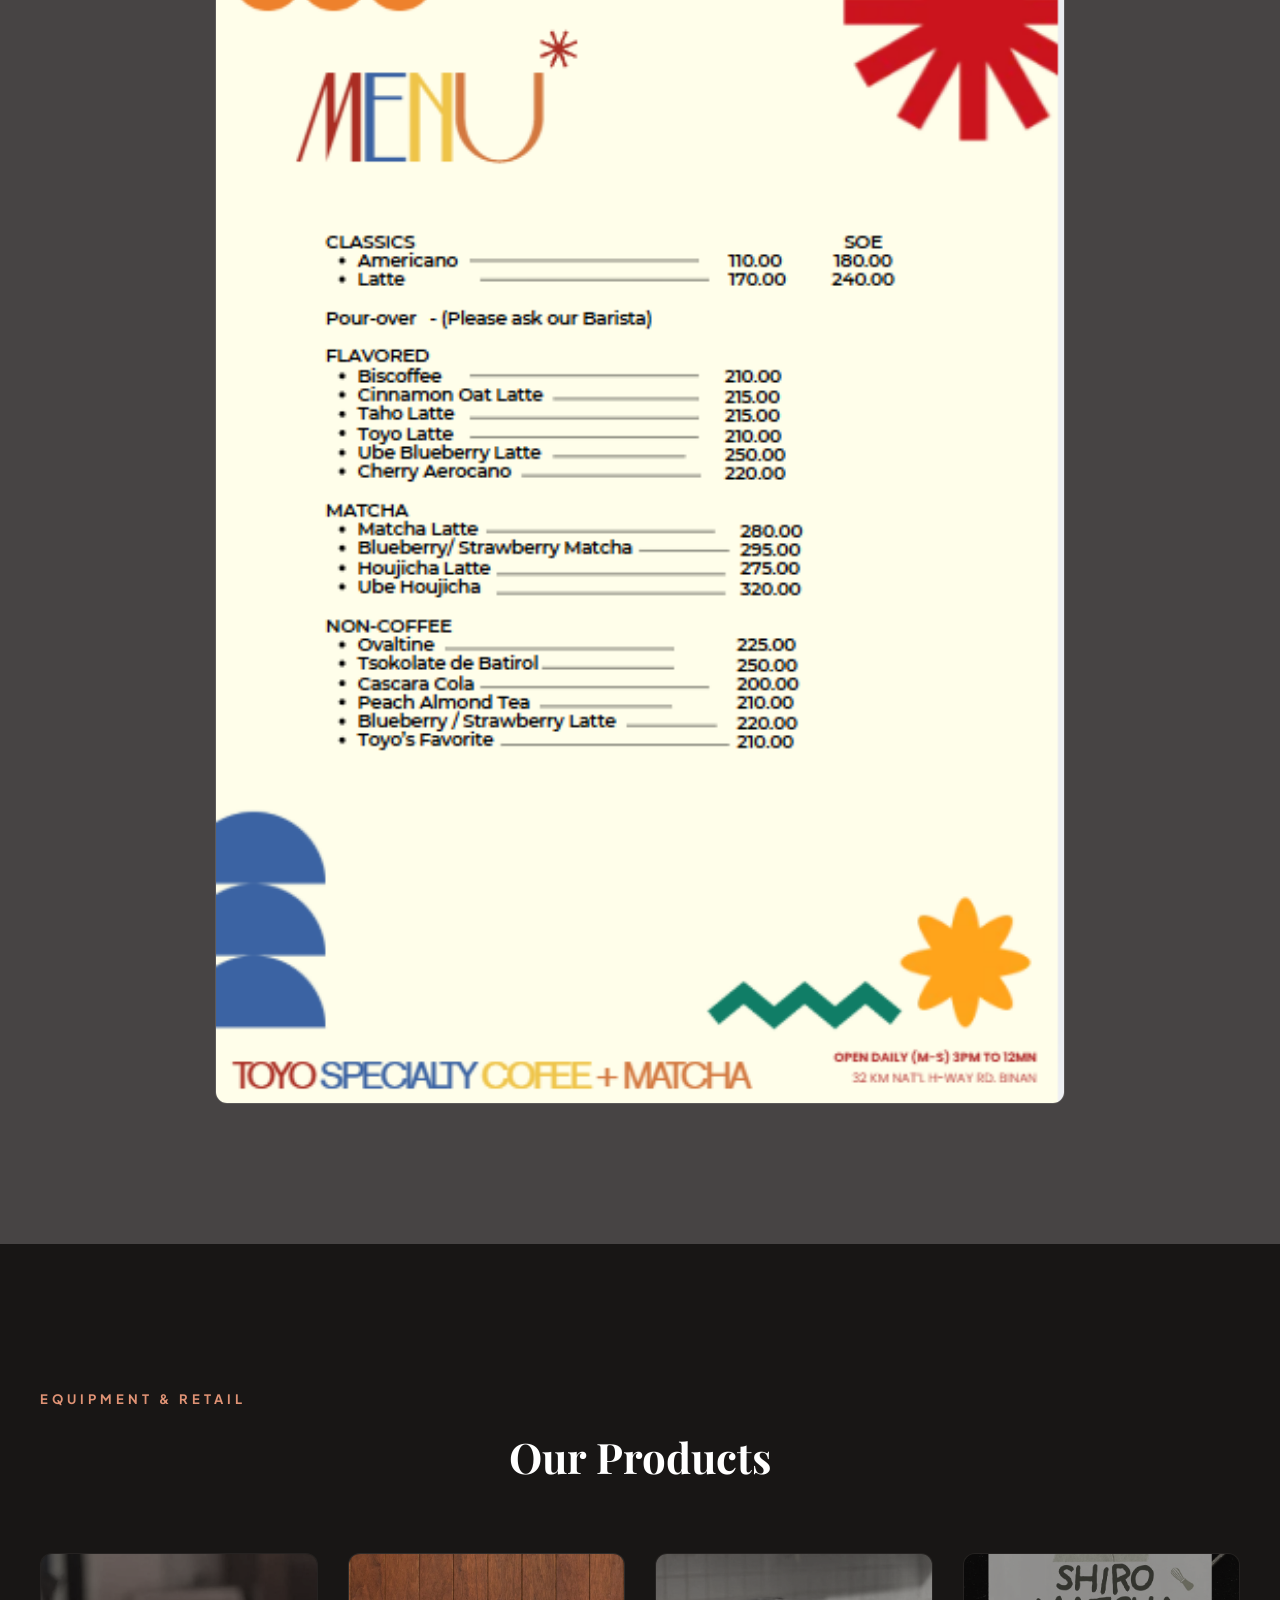
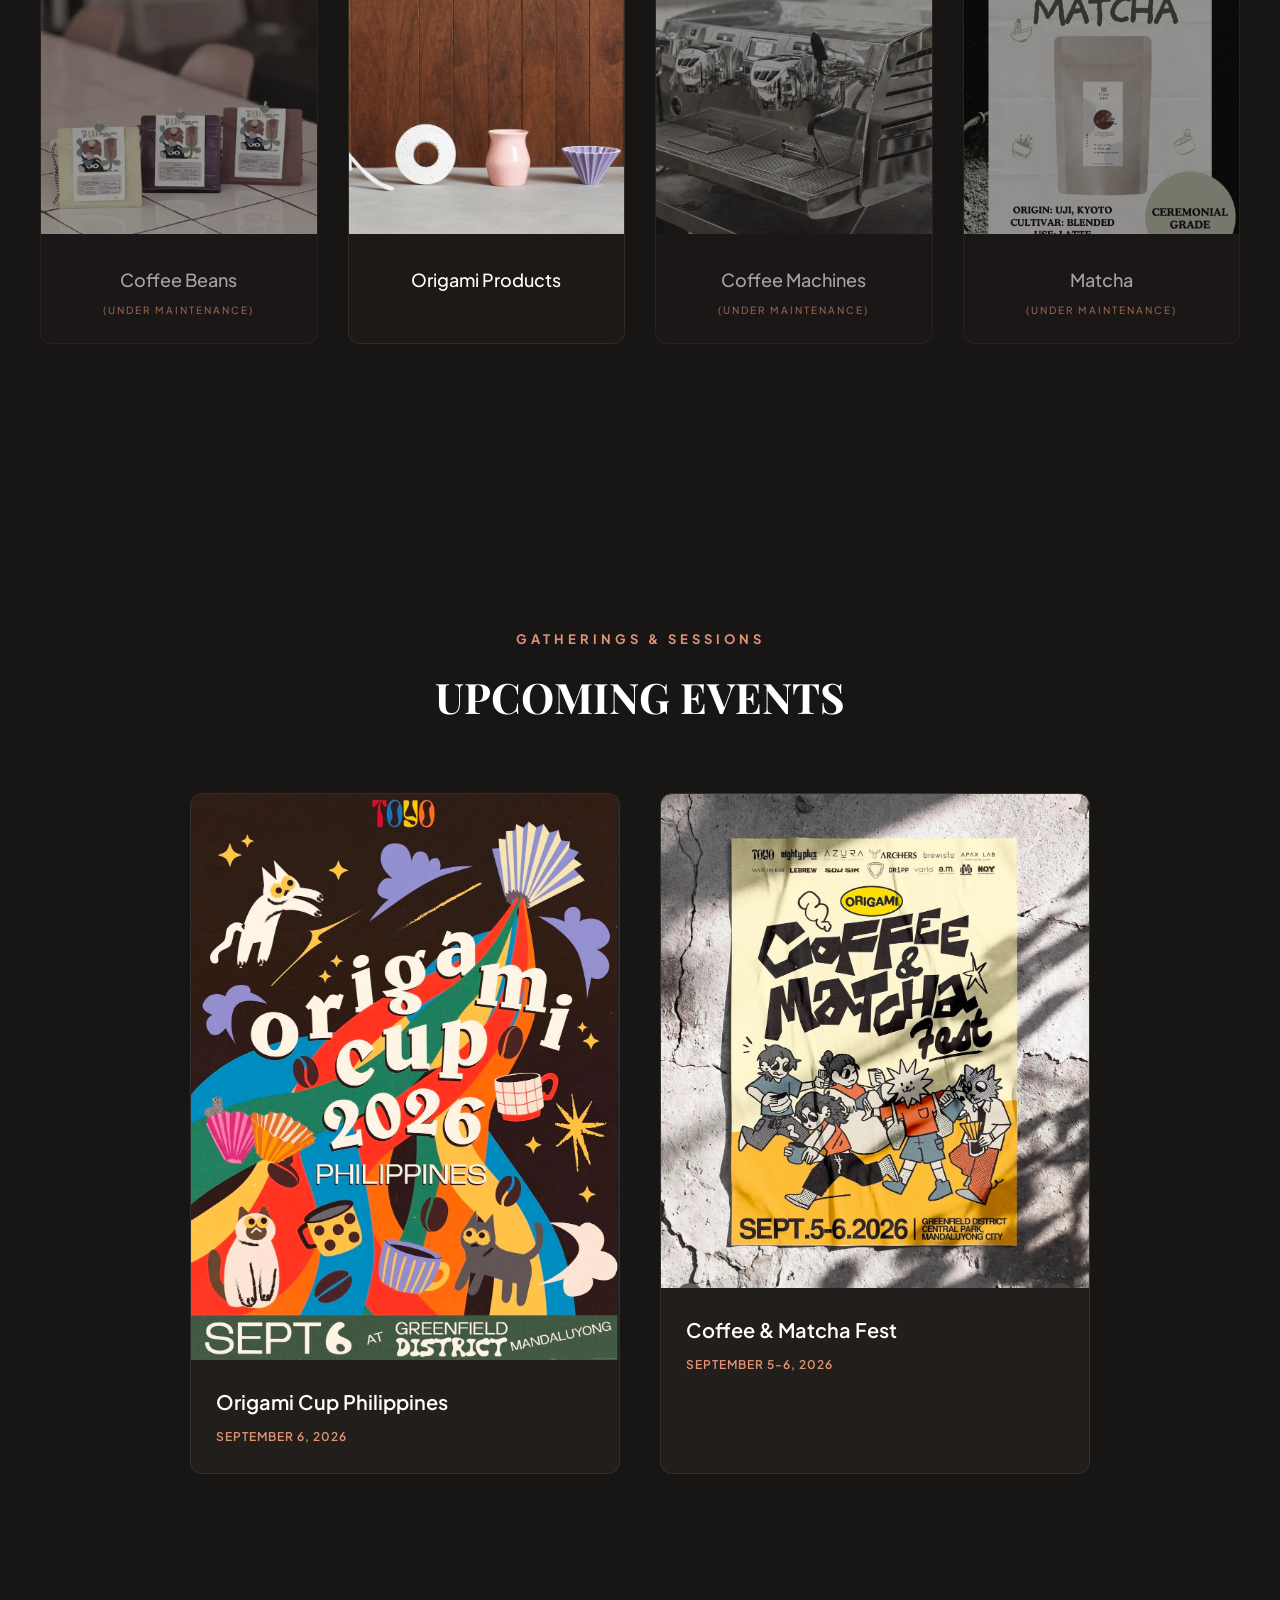
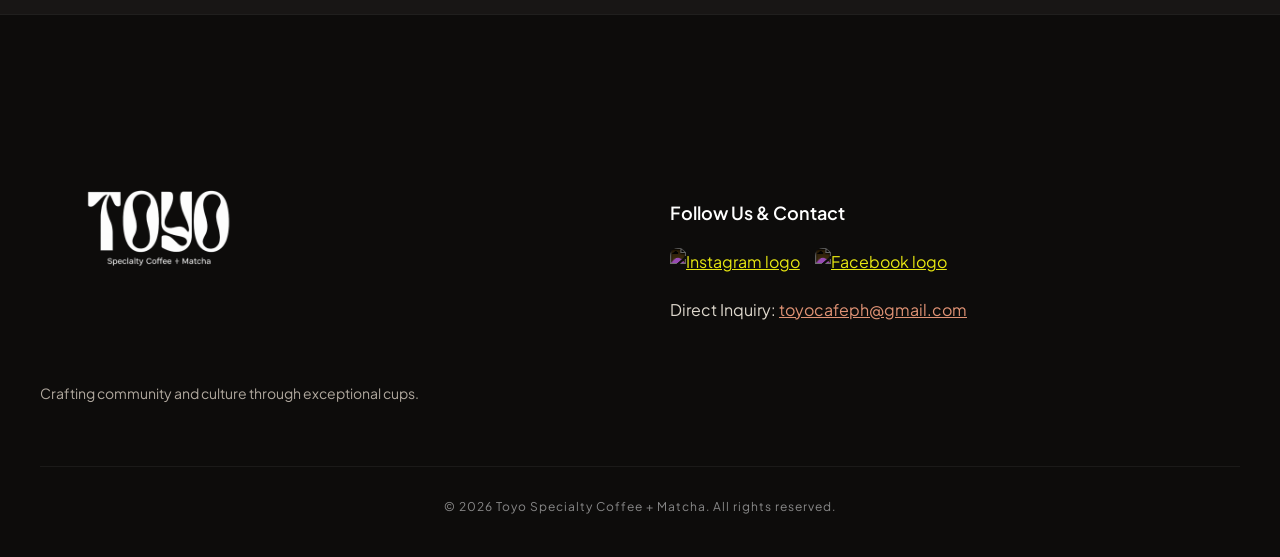
==== commit 1900603c: "main menu change" ====
--- a/index.html
+++ b/index.html
@@ -85,7 +85,7 @@
 
 
 
-    <!-- Gallery-Style Menu Section -->
+  <!-- Gallery-Style Menu Section -->
 <section id="menu" class="menu">
     <div class="container">
         <span class="sub-heading">Handcrafted Daily</span>
@@ -101,22 +101,30 @@
         <div class="menu-content-wrapper">
             <!-- Page 1 (Active by default) -->
             <div id="menu-page-1" class="menu-page-pane active">
-                <a href="https://www.instagram.com/stories/highlights/17887405728464986" target="_blank" rel="noopener noreferrer" class="menu-spotlight-card">
-                    <img src="/images/menu1.png" alt="Toyo Menu Page 1">
-                </a>
+                <div class="menu-spotlight-card" onclick="openMenuModal('images/Toyo Main Menu/pg1.png', 'Toyo Menu Page 1')">
+                    <img src="/images/Toyo Main Menu/pg1.png" alt="Toyo Menu Page 1">
+                    <span class="zoom-hint">Click to Enlarge</span>
+                </div>
             </div>
 
             <!-- Page 2 -->
             <div id="menu-page-2" class="menu-page-pane">
-                <a href="https://www.instagram.com/stories/highlights/17887405728464986" target="_blank" rel="noopener noreferrer" class="menu-spotlight-card">
-                    <img src="/images/menu2.png" alt="Toyo Menu Page 2">
-                </a>
+                <div class="menu-spotlight-card" onclick="openMenuModal('images/Toyo Main Menu/pg2.png', 'Toyo Menu Page 2')">
+                    <img src="/images/Toyo Main Menu/pg2.png" alt="Toyo Menu Page 2">
+                    <span class="zoom-hint">Click to Enlarge</span>
+                </div>
             </div>
         </div>
     </div>
 </section>
 
-
+<!-- Menu Image Lightbox Modal Viewer -->
+<div id="menuModal" class="menu-modal" onclick="closeMenuModal()">
+    <span class="menu-modal-close">&times;</span>
+    <div class="menu-modal-content" onclick="event.stopPropagation()">
+        <img id="modalImage" src="" alt="Enlarged Menu">
+    </div>
+</div>
 
 
     <!-- Curated Grid Products Section -->
@@ -130,7 +138,7 @@
                     <h3>Coffee Beans <span class="badge">(Under Maintenance)</span></h3>
                 </div>
                 <div class="product-card">
-                    <a href="/pages/option-equipment.html"><img src="images/origami.banner.png" alt="Brewing equipment"></a>
+                    <a href="/pages/option-equipment"><img src="images/origami.banner.png" alt="Brewing equipment"></a>
                     <h3>Origami Products</h3>
                 </div>
                 <div class="product-card maintenance">
@@ -205,4 +213,4 @@
 
     <script src="script.js"></script>
 </body>
-</html>+</html>
--- a/styles.css
+++ b/styles.css
@@ -38,6 +38,96 @@
     margin-bottom: 12px;
     font-weight: 700;
 }
+
+
+
+/* Zoom hint overlay on hover */
+.menu-spotlight-card {
+    position: relative;
+    cursor: pointer;
+    overflow: hidden;
+    border-radius: 8px;
+}
+
+.zoom-hint {
+    position: absolute;
+    bottom: 20px;
+    left: 50%;
+    transform: translateX(-50%) translateY(20px);
+    background: rgba(0, 0, 0, 0.8);
+    color: #fff;
+    padding: 8px 16px;
+    font-size: 0.85rem;
+    font-family: 'Plus Jakarta Sans', sans-serif;
+    border-radius: 20px;
+    opacity: 0;
+    transition: all 0.3s ease;
+}
+
+.menu-spotlight-card:hover .zoom-hint {
+    opacity: 1;
+    transform: translateX(-50%) translateY(0);
+}
+
+/* Lightbox Modal Overlay */
+.menu-modal {
+    display: none;
+    position: fixed;
+    z-index: 9999;
+    left: 0;
+    top: 0;
+    width: 100%;
+    height: 100%;
+    background-color: rgba(0, 0, 0, 0.9);
+    backdrop-filter: blur(5px);
+    justify-content: center;
+    align-items: center;
+    padding: 20px;
+}
+
+.menu-modal-content {
+    max-width: 90%;
+    max-height: 90vh;
+    position: relative;
+    display: flex;
+    justify-content: center;
+    align-items: center;
+}
+
+.menu-modal-content img {
+    max-width: 100%;
+    max-height: 90vh;
+    object-fit: contain;
+    border-radius: 6px;
+    box-shadow: 0 10px 30px rgba(0,0,0,0.5);
+}
+
+.menu-modal-close {
+    position: absolute;
+    top: 25px;
+    right: 35px;
+    color: #fff;
+    font-size: 40px;
+    font-weight: 300;
+    cursor: pointer;
+    transition: color 0.2s;
+}
+
+.menu-modal-close:hover {
+    color: #bbb;
+}
+
+
+
+
+
+
+
+
+
+
+
+
 
 
 
@@ -639,4 +729,4 @@
         gap: 15px;
         font-size: 10px;
     }
-}+}
